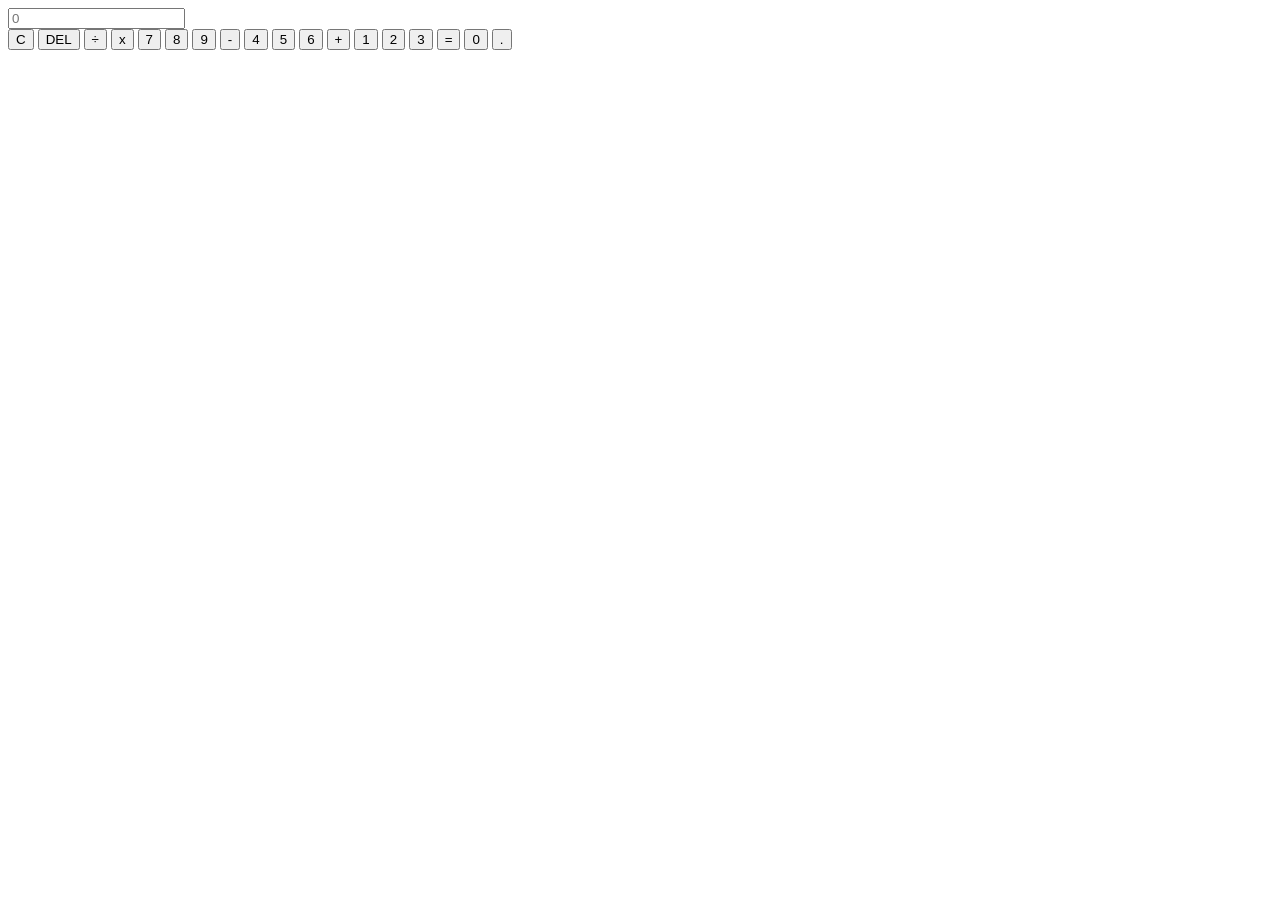
==== CodeAlpha_Calculator/index.html @ 19e59468 "feat: Add HTML structure for Calculator Task Create project subfolder and add main HTML layout with " ====
<!DOCTYPE html>
<html lang="en">

<head>
    <meta charset="UTF-8">
    <meta name="viewport" content="width=device-width, initial-scale=1.0">
    <title>Calculator | CodeAlpha</title>
    <link rel="stylesheet" href="style.css">
</head>

<body>

    <div class="calculator">
        <!-- Screen Display with Live Preview -->
        <div class="display">
            <div id="preview"></div>
            <input type="text" id="screen" placeholder="0" readonly>
        </div>

        <!-- Buttons Grid -->
        <div class="buttons">
            <!-- Row 1: Utility Controls -->
            <button class="btn btn-action" data-action="clear">C</button>
            <button class="btn btn-action" data-action="delete">DEL</button>
            <button class="btn btn-operator" data-value="/">÷</button>
            <button class="btn btn-operator" data-value="*">x</button>

            <!-- Row 2 -->
            <button class="btn" data-value="7">7</button>
            <button class="btn" data-value="8">8</button>
            <button class="btn" data-value="9">9</button>
            <button class="btn btn-operator" data-value="-">-</button>

            <!-- Row 3 -->
            <button class="btn" data-value="4">4</button>
            <button class="btn" data-value="5">5</button>
            <button class="btn" data-value="6">6</button>
            <button class="btn btn-operator" data-value="+">+</button>

            <!-- Row 4 -->
            <button class="btn" data-value="1">1</button>
            <button class="btn" data-value="2">2</button>
            <button class="btn" data-value="3">3</button>
            <button class="btn btn-equal" data-action="calculate">=</button>

            <!-- Row 5 -->
            <button class="btn btn-zero" data-value="0">0</button>
            <button class="btn" data-value=".">.</button>
        </div>
    </div>

    <script src="script.js"></script>
</body>

</html>
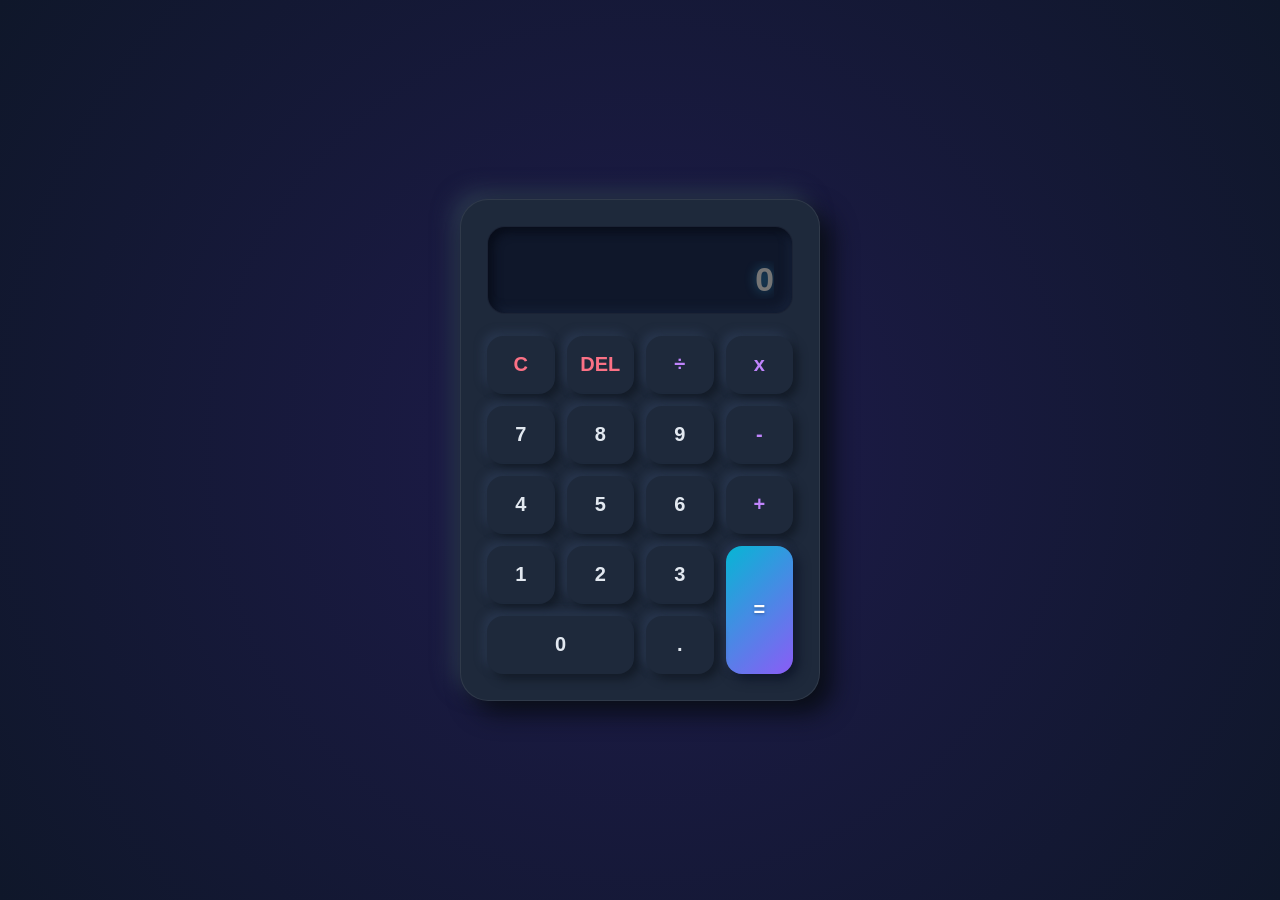
==== commit 9414ac38: "removed all the comments" ====
--- a/CodeAlpha_Calculator/index.html
+++ b/CodeAlpha_Calculator/index.html
@@ -11,39 +11,32 @@
 <body>
 
     <div class="calculator">
-        <!-- Screen Display with Live Preview -->
         <div class="display">
             <div id="preview"></div>
             <input type="text" id="screen" placeholder="0" readonly>
         </div>
 
-        <!-- Buttons Grid -->
         <div class="buttons">
-            <!-- Row 1: Utility Controls -->
             <button class="btn btn-action" data-action="clear">C</button>
             <button class="btn btn-action" data-action="delete">DEL</button>
             <button class="btn btn-operator" data-value="/">÷</button>
             <button class="btn btn-operator" data-value="*">x</button>
 
-            <!-- Row 2 -->
             <button class="btn" data-value="7">7</button>
             <button class="btn" data-value="8">8</button>
             <button class="btn" data-value="9">9</button>
             <button class="btn btn-operator" data-value="-">-</button>
 
-            <!-- Row 3 -->
             <button class="btn" data-value="4">4</button>
             <button class="btn" data-value="5">5</button>
             <button class="btn" data-value="6">6</button>
             <button class="btn btn-operator" data-value="+">+</button>
 
-            <!-- Row 4 -->
             <button class="btn" data-value="1">1</button>
             <button class="btn" data-value="2">2</button>
             <button class="btn" data-value="3">3</button>
             <button class="btn btn-equal" data-action="calculate">=</button>
 
-            <!-- Row 5 -->
             <button class="btn btn-zero" data-value="0">0</button>
             <button class="btn" data-value=".">.</button>
         </div>
--- a/CodeAlpha_Calculator/style.css
+++ b/CodeAlpha_Calculator/style.css
@@ -0,0 +1,120 @@
+* {
+  margin: 0;
+  padding: 0;
+  box-sizing: border-box;
+  font-family: 'Segoe UI', Tahoma, Geneva, Verdana, sans-serif;
+}
+
+body {
+  min-height: 100vh;
+  display: flex;
+  justify-content: center;
+  align-items: center;
+  background: radial-gradient(circle at center, #1e1b4b 0%, #0f172a 100%);
+  padding: 20px;
+}
+
+.calculator {
+  width: 100%;
+  max-width: 360px;
+  background: #1e293b;
+  border-radius: 28px;
+  padding: 26px;
+  border: 1px solid rgba(255, 255, 255, 0.08);
+  box-shadow: 12px 12px 24px #090d16, -8px -8px 20px #2a374e;
+}
+
+.display {
+  display: flex;
+  flex-direction: column;
+  justify-content: flex-end;
+  background: #0f172a;
+  border-radius: 18px;
+  padding: 14px 18px;
+  min-height: 85px;
+  margin-bottom: 22px;
+  border: 1px solid rgba(255, 255, 255, 0.05);
+  box-shadow: inset 5px 5px 10px #080d1a, inset -4px -4px 8px #162138;
+}
+
+#preview {
+  color: #94a3b8;
+  font-size: 0.95rem;
+  text-align: right;
+  min-height: 1.2rem;
+  word-break: break-all;
+}
+
+.display input {
+  width: 100%;
+  background: transparent;
+  border: none;
+  color: #38bdf8;
+  font-size: 2.1rem;
+  font-weight: 700;
+  text-align: right;
+  padding: 0;
+  outline: none;
+  text-shadow: 0 0 12px rgba(56, 189, 248, 0.4);
+}
+
+.buttons {
+  display: grid;
+  grid-template-columns: repeat(4, 1fr);
+  gap: 12px;
+}
+
+.btn {
+  height: 58px;
+  border: none;
+  border-radius: 16px;
+  background: #1e293b;
+  color: #e2e8f0;
+  font-size: 1.25rem;
+  font-weight: 600;
+  cursor: pointer;
+  box-shadow: 5px 5px 10px #131b27, -4px -4px 9px #29374f;
+  transition: all 0.15s ease;
+}
+
+.btn:hover {
+  color: #ffffff;
+  background: #273549;
+  transform: translateY(-1px);
+}
+
+.btn:active {
+  box-shadow: inset 4px 4px 8px #111827, inset -3px -3px 6px #2b3a52;
+  transform: translateY(0);
+  transform: scale(0.96);
+}
+
+.btn-action {
+  color: #fb7185;
+}
+
+.btn-operator {
+  color: #c084fc;
+}
+
+.btn-equal {
+  grid-row: span 2;
+  height: 100%;
+  background: linear-gradient(135deg, #06b6d4, #8b5cf6);
+  color: #ffffff;
+  box-shadow: 5px 5px 12px #0f172a, -3px -3px 8px #2b3754;
+  text-shadow: 0 1px 3px rgba(0, 0, 0, 0.3);
+}
+
+.btn-equal:hover {
+  opacity: 0.95;
+  box-shadow: 0 0 18px rgba(6, 182, 212, 0.5);
+}
+
+.btn-equal:active {
+  box-shadow: inset 3px 3px 6px rgba(0, 0, 0, 0.4);
+}
+
+.btn-zero {
+  grid-column: span 2;
+}
